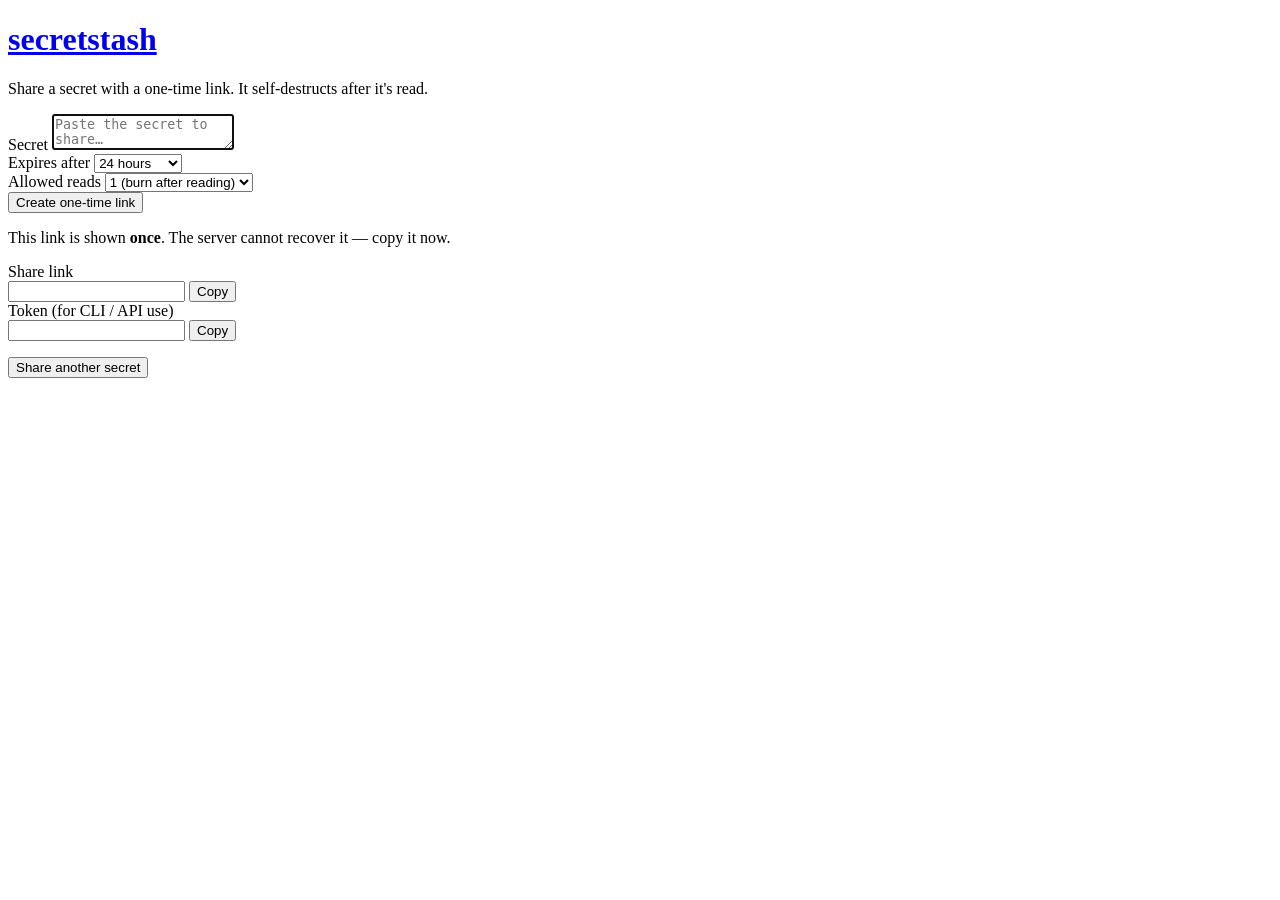
==== internal/web/static/index.html @ f5e95788 "secretstash: one-time secret sharing à la Vault cubbyhole Single zero-dependency Go binary: server (" ====
<!doctype html>
<html lang="en">
<head>
<meta charset="utf-8">
<meta name="viewport" content="width=device-width, initial-scale=1">
<meta name="referrer" content="no-referrer">
<title>secretstash — share a secret</title>
<link rel="stylesheet" href="/static/style.css">
</head>
<body>
<main>
  <h1><a href="/">secretstash</a></h1>
  <p class="tagline">Share a secret with a one-time link. It self-destructs after it's read.</p>

  <div id="create" class="panel">
    <label for="secret">Secret</label>
    <textarea id="secret" placeholder="Paste the secret to share…" autofocus></textarea>
    <div class="row">
      <div>
        <label for="ttl">Expires after</label>
        <select id="ttl">
          <option value="30m">30 minutes</option>
          <option value="1h">1 hour</option>
          <option value="24h" selected>24 hours</option>
          <option value="72h">3 days</option>
          <option value="168h">7 days</option>
        </select>
      </div>
      <div>
        <label for="reads">Allowed reads</label>
        <select id="reads">
          <option value="1" selected>1 (burn after reading)</option>
          <option value="2">2</option>
          <option value="3">3</option>
          <option value="5">5</option>
          <option value="10">10</option>
        </select>
      </div>
    </div>
    <button id="wrap">Create one-time link</button>
    <p id="create-error" class="banner warn hidden"></p>
  </div>

  <div id="result" class="panel hidden">
    <p class="banner warn">This link is shown <strong>once</strong>. The server cannot recover it — copy it now.</p>
    <label>Share link</label>
    <div class="copyfield">
      <input id="share-url" readonly>
      <button data-copy="share-url">Copy</button>
    </div>
    <label>Token (for CLI / API use)</label>
    <div class="copyfield">
      <input id="token" readonly>
      <button data-copy="token">Copy</button>
    </div>
    <p id="result-meta" class="meta"></p>
    <button id="again" class="secondary">Share another secret</button>
  </div>
</main>
<script src="/static/app.js"></script>
</body>
</html>
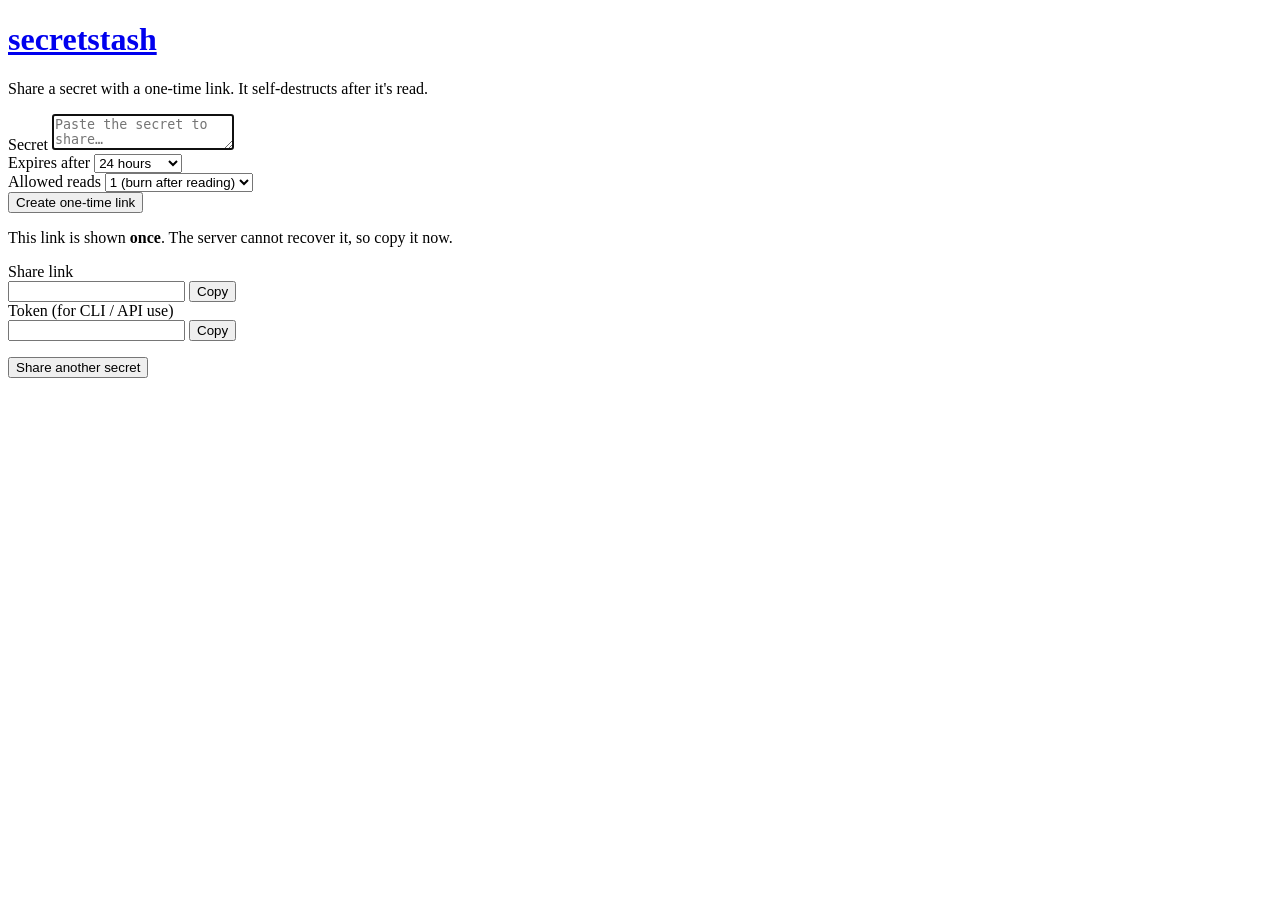
==== commit 52b9504f: "Rewrite README and UI prose, drop em-dashes, add vibe-coded disclaimer README restructured to the nf" ====
--- a/internal/web/static/index.html
+++ b/internal/web/static/index.html
@@ -4,7 +4,7 @@
 <meta charset="utf-8">
 <meta name="viewport" content="width=device-width, initial-scale=1">
 <meta name="referrer" content="no-referrer">
-<title>secretstash — share a secret</title>
+<title>secretstash: share a secret</title>
 <link rel="stylesheet" href="/static/style.css">
 </head>
 <body>
@@ -42,7 +42,7 @@
   </div>
 
   <div id="result" class="panel hidden">
-    <p class="banner warn">This link is shown <strong>once</strong>. The server cannot recover it — copy it now.</p>
+    <p class="banner warn">This link is shown <strong>once</strong>. The server cannot recover it, so copy it now.</p>
     <label>Share link</label>
     <div class="copyfield">
       <input id="share-url" readonly>
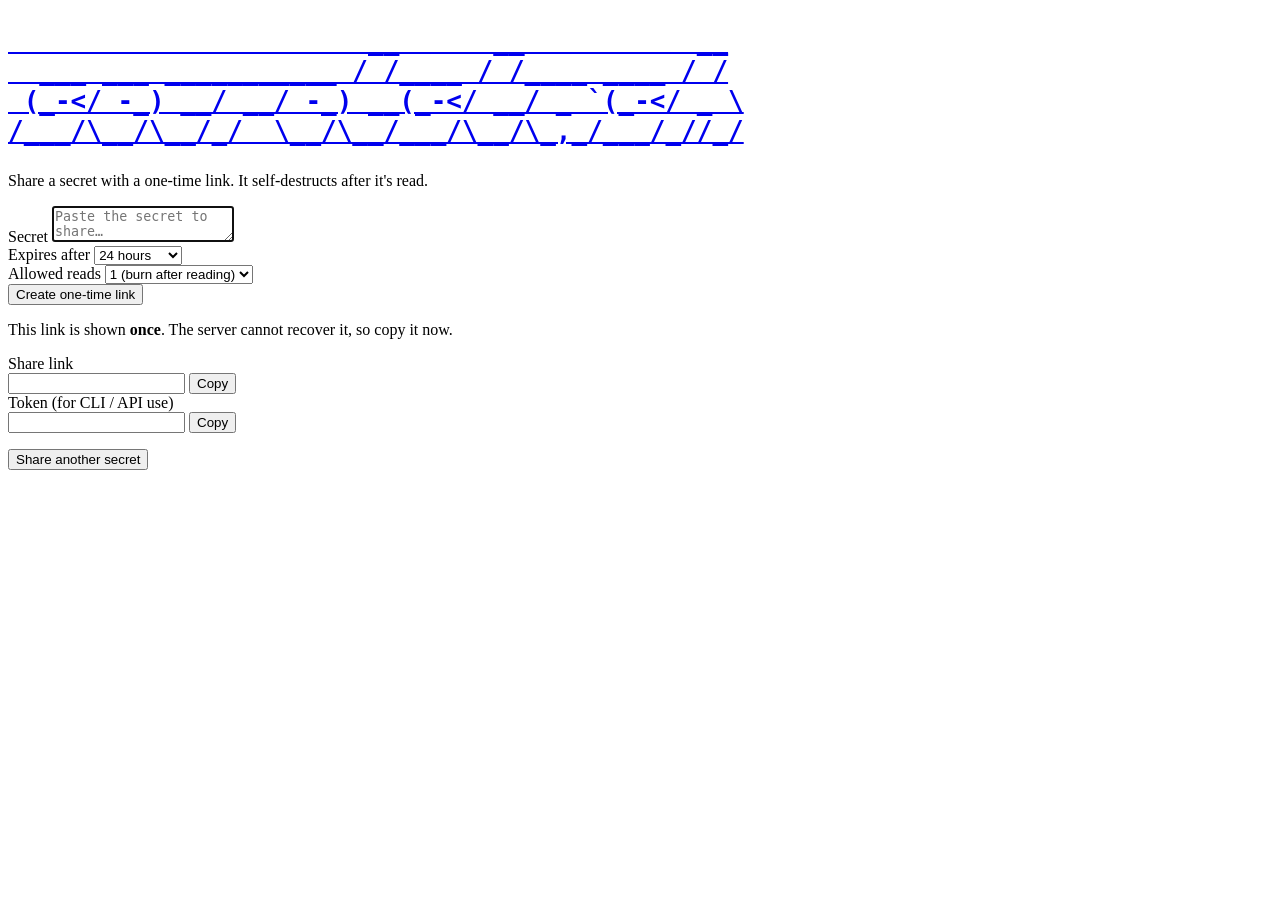
==== commit 768b59fb: "Restyle UI: ASCII title, purple accent, drop favicon Co-Authored-By: Claude Opus 4.8 (1M context) <n" ====
--- a/internal/web/static/index.html
+++ b/internal/web/static/index.html
@@ -4,12 +4,14 @@
 <meta charset="utf-8">
 <meta name="viewport" content="width=device-width, initial-scale=1">
 <meta name="referrer" content="no-referrer">
-<title>secretstash: share a secret</title>
-<link rel="stylesheet" href="/static/style.css">
+<title>secretstash: share a secret</title><link rel="stylesheet" href="/static/style.css">
 </head>
 <body>
 <main>
-  <h1><a href="/">secretstash</a></h1>
+  <h1 class="brand"><a href="/" aria-label="secretstash"><pre aria-hidden="true">                       __      __           __
+  ___ ___ ___________ / /____ / /____ ____ / /
+ (_-&lt;/ -_) __/ __/ -_) __(_-&lt;/ __/ _ `(_-&lt;/ _ \
+/___/\__/\__/_/  \__/\__/___/\__/\_,_/___/_//_/</pre></a></h1>
   <p class="tagline">Share a secret with a one-time link. It self-destructs after it's read.</p>
 
   <div id="create" class="panel">
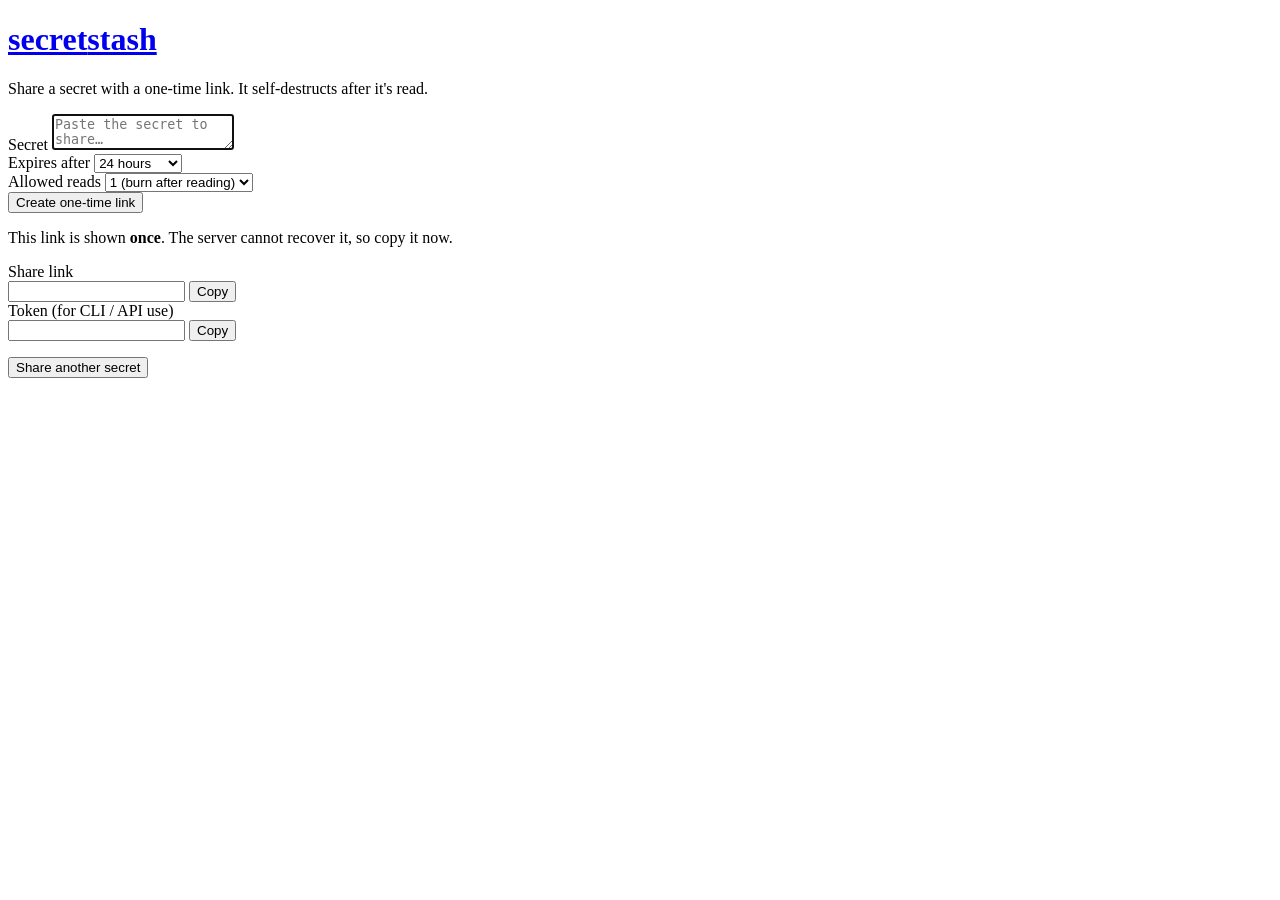
==== commit 220bc0f0: "Restyle web UI: graphite + amber theme Co-Authored-By: Claude Opus 4.8 (1M context) <noreply@anthrop" ====
--- a/internal/web/static/index.html
+++ b/internal/web/static/index.html
@@ -8,10 +8,7 @@
 </head>
 <body>
 <main>
-  <h1 class="brand"><a href="/" aria-label="secretstash"><pre aria-hidden="true">                       __      __           __
-  ___ ___ ___________ / /____ / /____ ____ / /
- (_-&lt;/ -_) __/ __/ -_) __(_-&lt;/ __/ _ `(_-&lt;/ _ \
-/___/\__/\__/_/  \__/\__/___/\__/\_,_/___/_//_/</pre></a></h1>
+  <h1 class="brand"><a href="/" aria-label="secretstash"><span class="word">secret<span class="accent">stash</span></span></a></h1>
   <p class="tagline">Share a secret with a one-time link. It self-destructs after it's read.</p>
 
   <div id="create" class="panel">
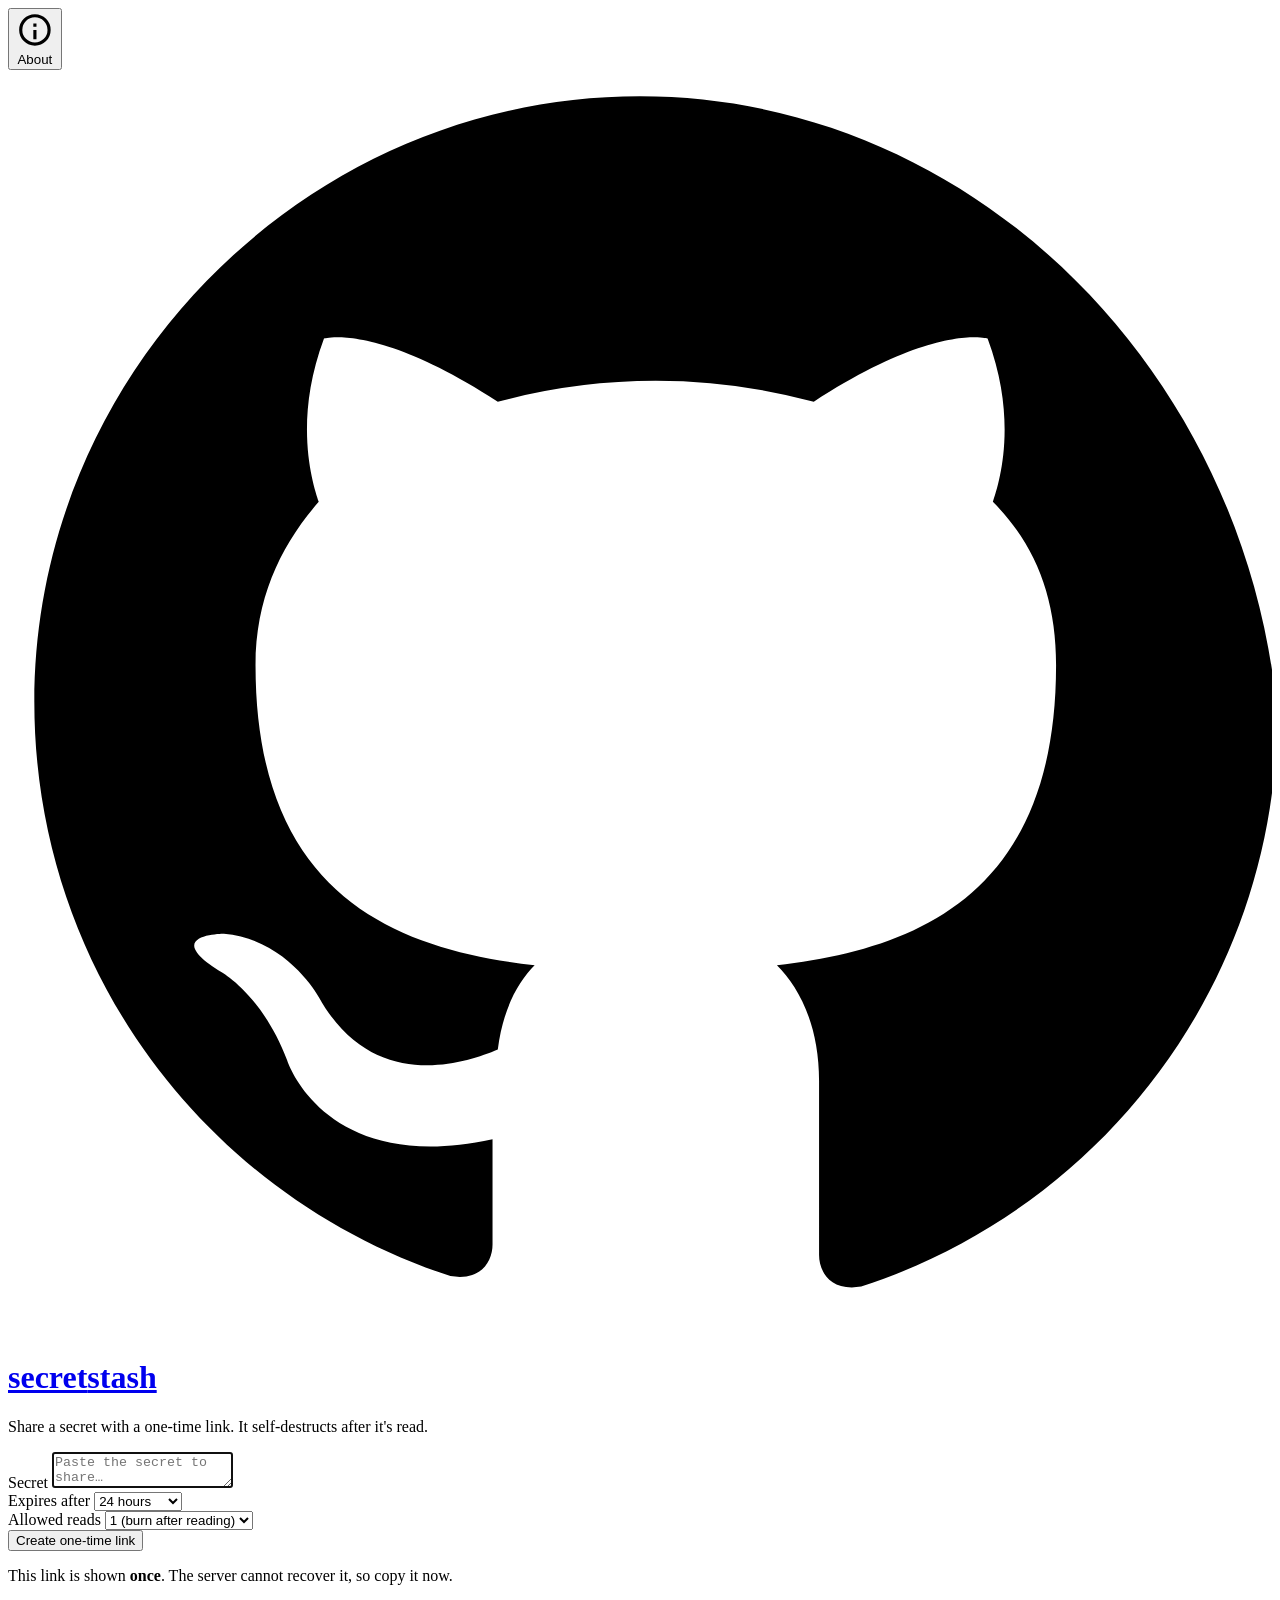
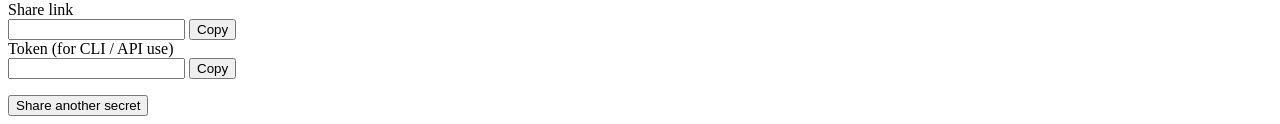
==== commit 951f1dc8: "Add an "About / how it works" dialog to the web UI Add a top header bar on both the create and unwra" ====
--- a/internal/web/static/index.html
+++ b/internal/web/static/index.html
@@ -7,6 +7,15 @@
 <title>secretstash: share a secret</title><link rel="stylesheet" href="/static/style.css">
 </head>
 <body>
+<header class="topbar">
+  <button id="about-open" class="iconbtn" type="button" aria-haspopup="dialog">
+    <svg viewBox="0 0 24 24" aria-hidden="true"><path d="M12 2a10 10 0 1 0 0 20 10 10 0 0 0 0-20zm0 18a8 8 0 1 1 0-16 8 8 0 0 1 0 16zm-1-12h2v2h-2V8zm0 4h2v6h-2v-6z"/></svg>
+    About
+  </button>
+  <a class="iconbtn" href="https://github.com/RyBo/secretstash" target="_blank" rel="noopener noreferrer" aria-label="View source on GitHub">
+    <svg viewBox="0 0 24 24" aria-hidden="true"><path d="M12 .5C5.7.5.5 5.7.5 12c0 5.1 3.3 9.4 7.9 10.9.6.1.8-.3.8-.6v-2c-3.2.7-3.9-1.5-3.9-1.5-.5-1.3-1.3-1.7-1.3-1.7-1.1-.7.1-.7.1-.7 1.2.1 1.8 1.2 1.8 1.2 1 1.8 2.7 1.3 3.4 1 .1-.8.4-1.3.7-1.6-2.6-.3-5.3-1.3-5.3-5.7 0-1.3.5-2.3 1.2-3.1-.1-.3-.5-1.5.1-3.1 0 0 1-.3 3.3 1.2a11.5 11.5 0 0 1 6 0c2.3-1.5 3.3-1.2 3.3-1.2.6 1.6.2 2.8.1 3.1.8.8 1.2 1.8 1.2 3.1 0 4.4-2.7 5.4-5.3 5.7.4.4.8 1.1.8 2.2v3.3c0 .3.2.7.8.6 4.6-1.5 7.9-5.8 7.9-10.9C23.5 5.7 18.3.5 12 .5z"/></svg>
+  </a>
+</header>
 <main>
   <h1 class="brand"><a href="/" aria-label="secretstash"><span class="word">secret<span class="accent">stash</span></span></a></h1>
   <p class="tagline">Share a secret with a one-time link. It self-destructs after it's read.</p>
@@ -56,6 +65,16 @@
     <button id="again" class="secondary">Share another secret</button>
   </div>
 </main>
+
+<dialog id="about" class="about">
+  <h2>How it works</h2>
+  <p>secretstash makes a one-time link for a secret. The link works for the number of reads you pick, then the secret is deleted for good. It also expires after the time you set.</p>
+  <p>The token that unlocks the secret lives in the part of the link after the <code>#</code>. Browsers never send that part to the server, so it stays out of server logs and link previews. The server only keeps a hashed form of the token, so it cannot read your secret or rebuild a link once it has been shown.</p>
+  <p>Secrets are kept in memory only. Restarting the server erases all of them.</p>
+  <p>Built in Go. The full source is on <a href="https://github.com/RyBo/secretstash" target="_blank" rel="noopener noreferrer">GitHub</a> if you want to check it yourself.</p>
+  <button id="about-close" class="secondary" type="button">Close</button>
+</dialog>
+
 <script src="/static/app.js"></script>
 </body>
 </html>
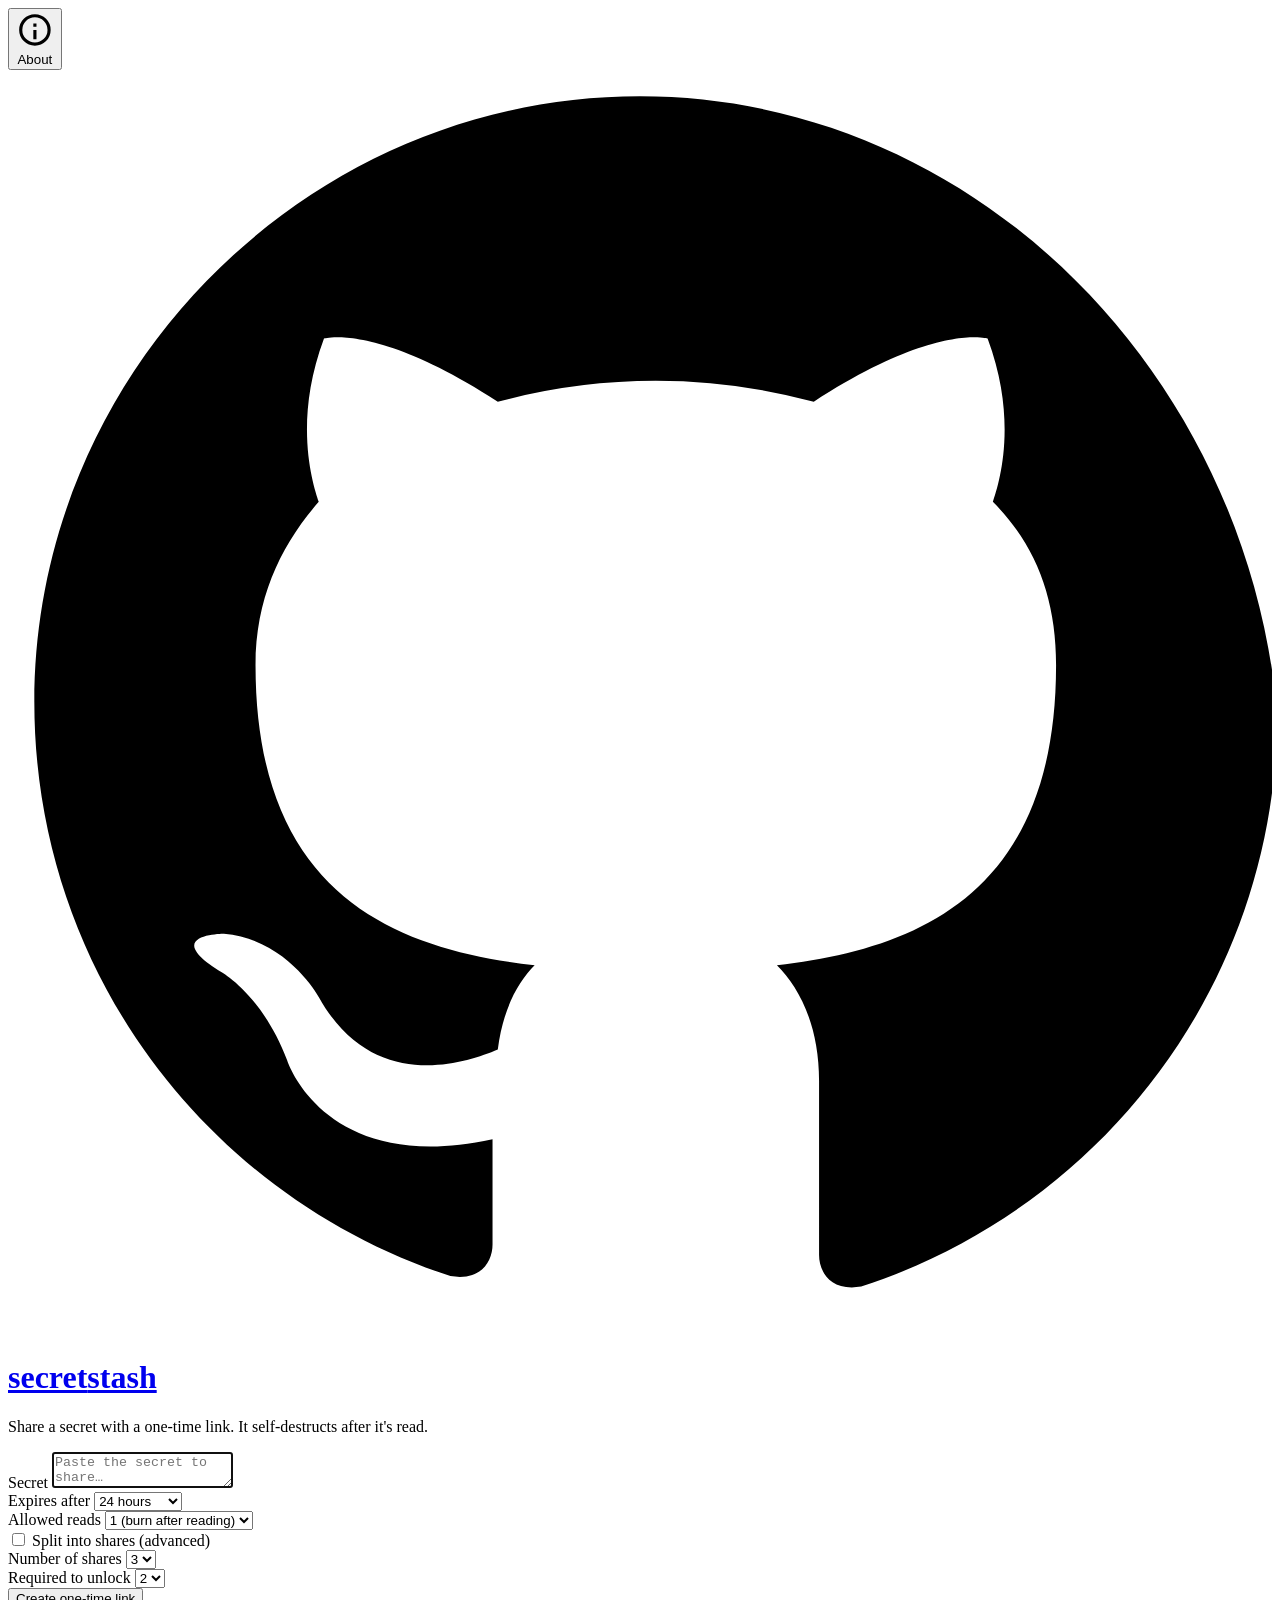
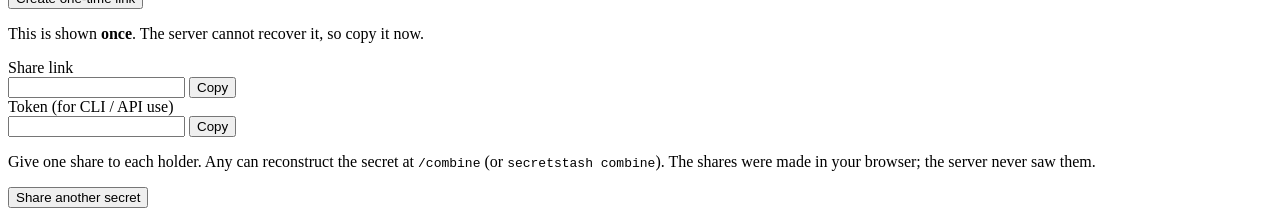
==== commit 2ad317e0: "Add Shamir secret sharing (client-side, splits the token) Split the 256-bit wrap token into N Shamir" ====
--- a/internal/web/static/index.html
+++ b/internal/web/static/index.html
@@ -45,22 +45,55 @@
         </select>
       </div>
     </div>
+    <label class="checkrow"><input type="checkbox" id="split-toggle"> Split into shares (advanced)</label>
+    <div id="split-opts" class="row hidden">
+      <div>
+        <label for="shares">Number of shares</label>
+        <select id="shares">
+          <option value="2">2</option>
+          <option value="3" selected>3</option>
+          <option value="4">4</option>
+          <option value="5">5</option>
+          <option value="6">6</option>
+          <option value="8">8</option>
+        </select>
+      </div>
+      <div>
+        <label for="threshold">Required to unlock</label>
+        <select id="threshold">
+          <option value="2" selected>2</option>
+          <option value="3">3</option>
+          <option value="4">4</option>
+          <option value="5">5</option>
+          <option value="6">6</option>
+        </select>
+      </div>
+    </div>
     <button id="wrap">Create one-time link</button>
     <p id="create-error" class="banner warn hidden"></p>
   </div>
 
   <div id="result" class="panel hidden">
-    <p class="banner warn">This link is shown <strong>once</strong>. The server cannot recover it, so copy it now.</p>
-    <label>Share link</label>
-    <div class="copyfield">
-      <input id="share-url" readonly>
-      <button data-copy="share-url">Copy</button>
+    <p class="banner warn">This is shown <strong>once</strong>. The server cannot recover it, so copy it now.</p>
+
+    <div id="single-result">
+      <label>Share link</label>
+      <div class="copyfield">
+        <input id="share-url" readonly>
+        <button data-copy="share-url">Copy</button>
+      </div>
+      <label>Token (for CLI / API use)</label>
+      <div class="copyfield">
+        <input id="token" readonly>
+        <button data-copy="token">Copy</button>
+      </div>
     </div>
-    <label>Token (for CLI / API use)</label>
-    <div class="copyfield">
-      <input id="token" readonly>
-      <button data-copy="token">Copy</button>
+
+    <div id="shares-result" class="hidden">
+      <p class="meta">Give one share to each holder. Any <span id="quorum-text"></span> can reconstruct the secret at <code>/combine</code> (or <code>secretstash combine</code>). The shares were made in your browser; the server never saw them.</p>
+      <div id="shares-list"></div>
     </div>
+
     <p id="result-meta" class="meta"></p>
     <button id="again" class="secondary">Share another secret</button>
   </div>
@@ -70,6 +103,7 @@
   <h2>How it works</h2>
   <p>secretstash makes a one-time link for a secret. The link works for the number of reads you pick, then the secret is deleted for good. It also expires after the time you set.</p>
   <p>The token that unlocks the secret lives in the part of the link after the <code>#</code>. Browsers never send that part to the server, so it stays out of server logs and link previews. The server only keeps a hashed form of the token, so it cannot read your secret or rebuild a link once it has been shown.</p>
+  <p>You can also split the link into shares (Shamir's Secret Sharing) so several people are needed to unlock one secret. Splitting and reconstructing happen in your browser; the server only ever sees the rebuilt token, never the shares.</p>
   <p>Secrets are kept in memory only. Restarting the server erases all of them.</p>
   <p>Built in Go. The full source is on <a href="https://github.com/RyBo/secretstash" target="_blank" rel="noopener noreferrer">GitHub</a> if you want to check it yourself.</p>
   <button id="about-close" class="secondary" type="button">Close</button>
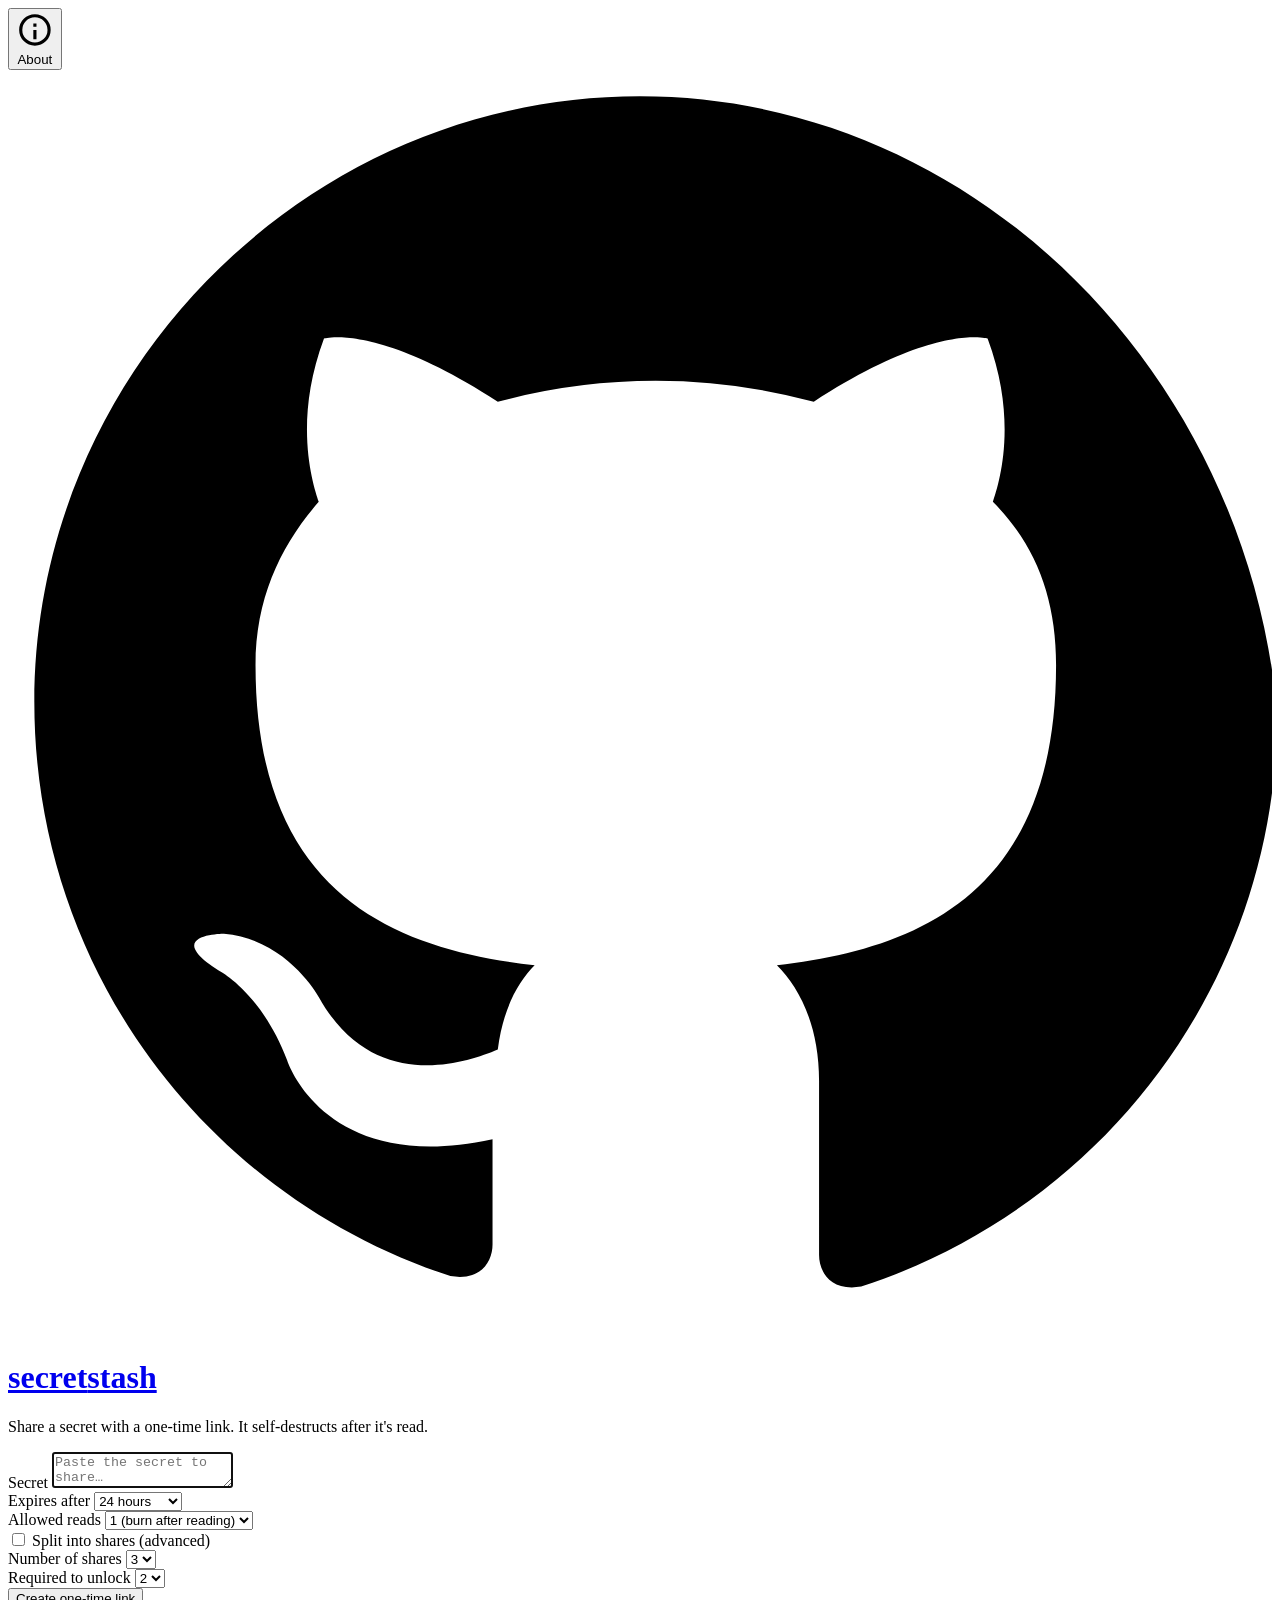
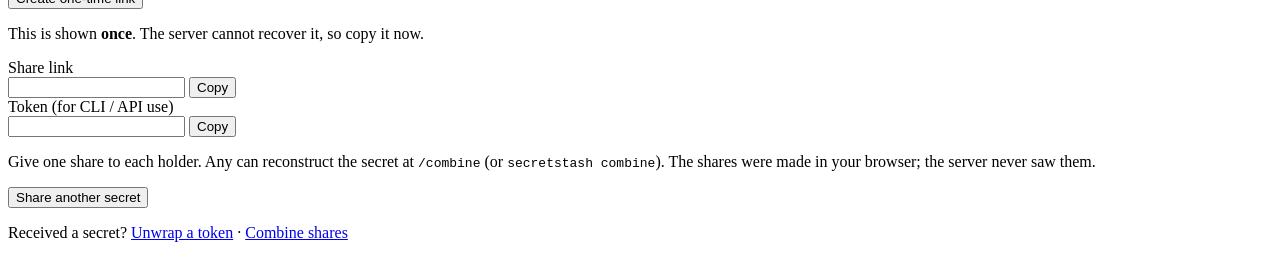
==== commit 5249ef8b: "Add manual unwrap page and recipient nav links The web UI could only reveal a secret when the token " ====
--- a/internal/web/static/index.html
+++ b/internal/web/static/index.html
@@ -97,6 +97,8 @@
     <p id="result-meta" class="meta"></p>
     <button id="again" class="secondary">Share another secret</button>
   </div>
+
+  <p class="altlinks meta">Received a secret? <a href="/unwrap">Unwrap a token</a> · <a href="/combine">Combine shares</a></p>
 </main>
 
 <dialog id="about" class="about">
